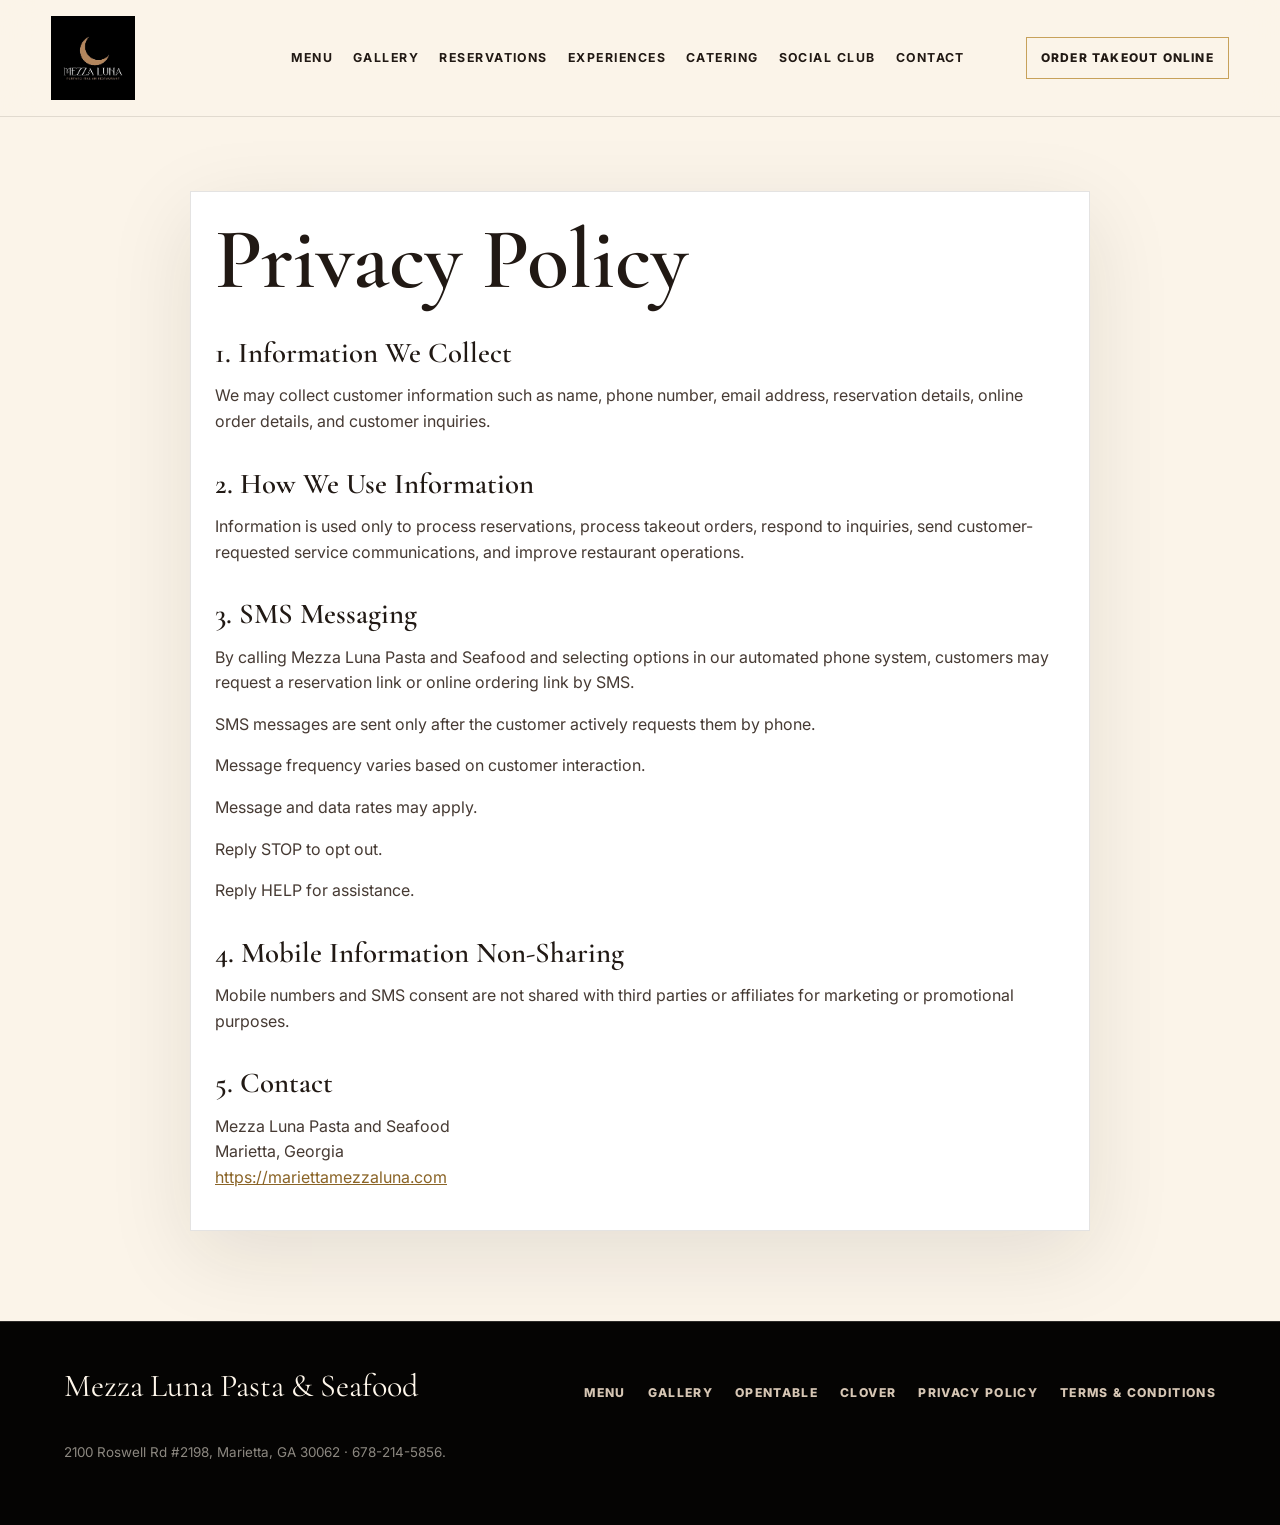
==== privacy-policy/index.html @ 7099f940 "Initial Mezza Luna new site" ====
<!doctype html>
<html lang="en">
  <head>
    <meta charset="utf-8">
    <meta name="viewport" content="width=device-width, initial-scale=1">
    <title>Privacy Policy | Mezza Luna Pasta & Seafood</title>
    <link rel="preconnect" href="https://fonts.googleapis.com">
    <link rel="preconnect" href="https://fonts.gstatic.com" crossorigin>
    <link href="https://fonts.googleapis.com/css2?family=Cormorant+Garamond:wght@500;600;700&family=Inter:wght@400;500;700;800;900&family=Lora:wght@400;500;600&display=swap" rel="stylesheet">
    <link rel="stylesheet" href="/assets/css/styles.css">
  </head>
  <body class="legal-body">
    <header class="site-header">
      <a class="brand" href="/index.html"><img class="brand-logo" src="/assets/media/mezza-luna-logo-black.png" alt="Mezza Luna Furfaro Italian Restaurant"></a>
      <nav class="site-nav"><a href="/menu.html">Menu</a><a href="/gallery.html">Gallery</a><a href="https://www.opentable.com/r/mezza-luna-furfaro-italian-restaurant-reservations-marietta?restref=1507207&lang=en-US&ot_source=Restaurant%20website" target="_blank" rel="noopener">Reservations</a><a href="/experiences.html">Experiences</a><a href="/catering.html">Catering</a><a href="/social-club.html">Social Club</a><a href="/contact.html">Contact</a></nav>
      <div class="header-actions"><a class="btn utility-btn" href="https://mezza-luna-marietta.cloveronline.com/" target="_blank" rel="noopener">Order Takeout Online</a><button class="nav-toggle" type="button" aria-label="Open navigation" aria-expanded="false"><span></span></button></div>
    </header>
    <main class="legal-main">
      <article class="legal-card">
        <h1>Privacy Policy</h1>
        <h2>1. Information We Collect</h2>
        <p>We may collect customer information such as name, phone number, email address, reservation details, online order details, and customer inquiries.</p>
        <h2>2. How We Use Information</h2>
        <p>Information is used only to process reservations, process takeout orders, respond to inquiries, send customer-requested service communications, and improve restaurant operations.</p>
        <h2>3. SMS Messaging</h2>
        <p>By calling Mezza Luna Pasta and Seafood and selecting options in our automated phone system, customers may request a reservation link or online ordering link by SMS.</p>
        <p>SMS messages are sent only after the customer actively requests them by phone.</p>
        <p>Message frequency varies based on customer interaction.</p>
        <p>Message and data rates may apply.</p>
        <p>Reply STOP to opt out.</p>
        <p>Reply HELP for assistance.</p>
        <h2>4. Mobile Information Non-Sharing</h2>
        <p>Mobile numbers and SMS consent are not shared with third parties or affiliates for marketing or promotional purposes.</p>
        <h2>5. Contact</h2>
        <p>Mezza Luna Pasta and Seafood<br>Marietta, Georgia<br><a href="https://mariettamezzaluna.com">https://mariettamezzaluna.com</a></p>
      </article>
    </main>
    <footer class="site-footer"><div class="footer-inner"><div class="footer-brand">Mezza Luna Pasta & Seafood</div><nav class="footer-links"><a href="/menu.html">Menu</a><a href="/gallery.html">Gallery</a><a href="https://www.opentable.com/r/mezza-luna-furfaro-italian-restaurant-reservations-marietta?restref=1507207&lang=en-US&ot_source=Restaurant%20website" target="_blank" rel="noopener">OpenTable</a><a href="https://mezza-luna-marietta.cloveronline.com/" target="_blank" rel="noopener">Clover</a><a href="/privacy-policy/">Privacy Policy</a><a href="/terms-and-conditions/">Terms & Conditions</a></nav><p class="fine-print">2100 Roswell Rd #2198, Marietta, GA 30062 · 678-214-5856.</p></div></footer>
    <script src="/assets/js/main.js"></script>
  </body>
</html>
---- assets/css/styles.css ----
:root {
  --ink: #0f0b08;
  --black: #080604;
  --espresso: #18110d;
  --brown: #2a1c14;
  --cream: #fff7eb;
  --paper: #fbf4e9;
  --muted: #d6c6b4;
  --soft: #ad9b89;
  --gold: #c7a15a;
  --gold-2: #e4c982;
  --line: rgba(255, 247, 235, 0.16);
  --shadow: rgba(0, 0, 0, 0.38);
  --serif: "Lora", Georgia, serif;
  --display: "Cormorant Garamond", Georgia, serif;
  --sans: "Inter", Arial, sans-serif;
  --max: 1180px;
}

* {
  box-sizing: border-box;
}

html {
  scroll-behavior: smooth;
}

body {
  margin: 0;
  background: var(--black);
  color: var(--cream);
  font-family: var(--sans);
  line-height: 1.6;
  overflow-x: hidden;
}

body::before {
  content: "";
  position: fixed;
  inset: 0;
  z-index: 1;
  pointer-events: none;
  background:
    linear-gradient(rgba(255, 247, 235, 0.025) 1px, transparent 1px),
    linear-gradient(90deg, rgba(255, 247, 235, 0.018) 1px, transparent 1px);
  background-size: 78px 78px;
  mask-image: linear-gradient(to bottom, black, transparent 68%);
}

a {
  color: inherit;
  text-decoration: none;
}

img,
video,
iframe {
  display: block;
  max-width: 100%;
}

.site-header {
  position: fixed;
  inset: 0 0 auto;
  z-index: 20;
  display: flex;
  align-items: center;
  justify-content: space-between;
  gap: 18px;
  padding: 16px clamp(18px, 4vw, 52px);
  background: linear-gradient(to bottom, rgba(8, 6, 4, 0.9), rgba(8, 6, 4, 0.36));
  border-bottom: 1px solid rgba(255, 247, 235, 0.1);
  backdrop-filter: blur(18px);
}

.brand {
  display: flex;
  align-items: center;
  gap: 12px;
  min-width: 0;
  flex: 0 1 auto;
}

.brand-mark {
  width: 42px;
  height: 42px;
  object-fit: contain;
}

.brand-logo {
  width: clamp(164px, 14vw, 216px);
  height: auto;
  max-height: 84px;
  object-fit: contain;
  object-position: left center;
}

.brand-text {
  display: grid;
  line-height: 1.05;
}

.brand-name {
  color: var(--cream);
  font-family: var(--display);
  font-size: clamp(1.35rem, 2.2vw, 1.8rem);
  font-weight: 600;
}

.brand-sub {
  color: var(--gold);
  font-size: 0.62rem;
  font-weight: 800;
  letter-spacing: 0.18em;
  text-transform: uppercase;
}

.site-nav {
  display: none;
  position: absolute;
  top: 100%;
  left: 0;
  right: 0;
  padding: 18px;
  background: rgba(8, 6, 4, 0.98);
  border-bottom: 1px solid var(--line);
}

.site-nav.is-open {
  display: grid;
  gap: 14px;
}

.site-nav a {
  color: var(--muted);
  font-size: 0.77rem;
  font-weight: 700;
  letter-spacing: 0.12em;
  text-transform: uppercase;
}

.site-nav a:hover,
.site-nav a[aria-current="page"] {
  color: var(--gold-2);
}

.header-actions {
  display: flex;
  align-items: center;
  gap: 10px;
}

.nav-toggle {
  width: 42px;
  height: 42px;
  border: 1px solid var(--line);
  background: rgba(255, 255, 255, 0.04);
  color: var(--cream);
  border-radius: 999px;
  cursor: pointer;
}

.nav-toggle span,
.nav-toggle::before,
.nav-toggle::after {
  content: "";
  display: block;
  width: 17px;
  height: 1px;
  margin: 5px auto;
  background: currentColor;
}

.btn {
  display: inline-flex;
  align-items: center;
  justify-content: center;
  min-height: 46px;
  padding: 12px 20px;
  border: 1px solid var(--gold);
  color: var(--ink);
  background: var(--gold);
  font-size: 0.75rem;
  font-weight: 800;
  letter-spacing: 0.1em;
  text-transform: uppercase;
  transition: transform 180ms ease, background 180ms ease, color 180ms ease;
}

.btn:hover {
  transform: translateY(-1px);
  background: var(--gold-2);
}

.btn.secondary {
  color: var(--cream);
  background: rgba(8, 6, 4, 0.34);
  border-color: rgba(255, 247, 235, 0.36);
}

.btn.secondary:hover {
  background: rgba(255, 247, 235, 0.1);
}

.utility-btn {
  min-height: 40px;
  padding: 10px 14px;
  color: var(--cream);
  background: transparent;
  border-color: var(--gold);
  white-space: nowrap;
}

.hero {
  position: relative;
  min-height: 100svh;
  display: grid;
  align-items: end;
  overflow: hidden;
  padding: 118px clamp(18px, 5vw, 72px) 54px;
}

.hero-video,
.hero-poster {
  position: absolute;
  inset: 0;
  width: 100%;
  height: 100%;
  object-fit: cover;
}

.hero-poster {
  z-index: -3;
}

.hero-video {
  z-index: -2;
}

.hero::after {
  content: "";
  position: absolute;
  inset: 0;
  z-index: -1;
  background:
    linear-gradient(90deg, rgba(8, 6, 4, 0.88), rgba(8, 6, 4, 0.54), rgba(8, 6, 4, 0.34)),
    linear-gradient(to top, var(--black), rgba(8, 6, 4, 0.18) 60%);
}

.hero-content {
  position: relative;
  z-index: 2;
  width: min(820px, 100%);
}

.transition-strip {
  display: inline-flex;
  align-items: center;
  gap: 12px;
  margin-bottom: 28px;
  padding: 10px 16px;
  background: rgba(8, 6, 4, 0.6);
  border: 1px solid rgba(255, 247, 235, 0.18);
  color: var(--muted);
  font-size: 0.72rem;
  font-weight: 800;
  letter-spacing: 0.14em;
  text-transform: uppercase;
}

.transition-strip img {
  width: 188px;
  max-height: 58px;
  object-fit: contain;
}

.eyebrow,
.kicker {
  margin: 0 0 12px;
  color: var(--gold);
  font-size: 0.76rem;
  font-weight: 900;
  letter-spacing: 0.18em;
  text-transform: uppercase;
}

h1,
h2,
h3 {
  margin: 0;
  font-family: var(--display);
  font-weight: 600;
  letter-spacing: 0;
  line-height: 1.02;
  overflow-wrap: break-word;
}

h1 {
  font-size: clamp(3.55rem, 10vw, 7.5rem);
  max-width: 820px;
}

h2 {
  font-size: clamp(1.9rem, 4vw, 3.1rem);
}

h3 {
  font-size: clamp(1.6rem, 3.4vw, 2.35rem);
}

.lead {
  max-width: 650px;
  margin: 20px 0 0;
  color: var(--muted);
  font-family: var(--serif);
  font-size: clamp(1.14rem, 2vw, 1.38rem);
  overflow-wrap: break-word;
}

.hero-actions,
.page-actions {
  display: flex;
  flex-wrap: wrap;
  gap: 12px;
  margin-top: 32px;
}

.section {
  padding: clamp(72px, 10vw, 128px) clamp(18px, 5vw, 72px);
  background: var(--black);
}

.section.alt {
  background:
    linear-gradient(rgba(255, 247, 235, 0.03), rgba(255, 247, 235, 0.03)),
    var(--espresso);
}

.section-inner {
  width: min(var(--max), 100%);
  margin: 0 auto;
  min-width: 0;
}

.split {
  display: grid;
  gap: clamp(30px, 6vw, 82px);
}

.split > *,
.menu-grid > *,
.contact-grid > *,
.event-grid > *,
.catering-grid > *,
.gallery-grid > * {
  min-width: 0;
}

.section-copy {
  max-width: 650px;
}

.body-copy {
  color: var(--muted);
  font-size: 1rem;
}

.feature-image,
.media-grid img,
.event-card img,
.menu-photo,
.catering-photo {
  width: 100%;
  height: 100%;
  object-fit: cover;
  border: 1px solid var(--line);
  box-shadow: 0 20px 60px var(--shadow);
}

.media-grid {
  display: grid;
  gap: 12px;
}

.media-grid img {
  min-height: 240px;
}

.media-grid img:first-child {
  min-height: 420px;
}

.feature-list,
.contact-list {
  display: grid;
  gap: 16px;
  margin: 30px 0 0;
  padding: 0;
  list-style: none;
}

.feature-list li,
.info-panel,
.contact-card,
.menu-link,
.event-card,
.legal-card,
.form-panel {
  padding: 24px;
  background: rgba(255, 247, 235, 0.035);
  border: 1px solid var(--line);
}

.feature-list strong,
.contact-card strong,
.menu-link strong,
.event-card strong {
  display: block;
  color: var(--cream);
  font-family: var(--display);
  font-size: 1.5rem;
  font-weight: 600;
  line-height: 1.08;
}

.feature-list span,
.contact-card span,
.menu-link span,
.event-card span {
  display: block;
  margin-top: 9px;
  color: var(--muted);
}

.page-hero {
  padding: 118px clamp(18px, 5vw, 72px) 44px;
  background:
    linear-gradient(rgba(8, 6, 4, 0.7), rgba(8, 6, 4, 0.94)),
    var(--page-image, none) center / cover;
  border-bottom: 1px solid var(--line);
}

.page-hero .section-inner {
  display: grid;
  gap: 20px;
}

.page-hero h1 {
  max-width: 720px;
  font-size: clamp(2.35rem, 4.8vw, 3.65rem);
  line-height: 1;
}

.page-hero .lead {
  max-width: 560px;
  margin-top: 0;
  font-size: clamp(1.02rem, 1.55vw, 1.22rem);
}

.page-hero + .section {
  padding-top: clamp(34px, 4.5vw, 56px);
}

.menu-grid,
.contact-grid,
.event-grid,
.catering-grid,
.gallery-grid {
  display: grid;
  gap: 16px;
  margin-top: 34px;
}

.menu-link {
  min-height: 166px;
  display: flex;
  flex-direction: column;
  justify-content: space-between;
}

.menu-link em,
.event-card em {
  margin-top: 22px;
  color: var(--gold);
  font-style: normal;
  font-size: 0.75rem;
  font-weight: 900;
  letter-spacing: 0.14em;
  text-transform: uppercase;
}

.menu-frame {
  width: 100%;
  min-height: 72vh;
  background: var(--paper);
  border: 1px solid var(--line);
}

.event-card {
  display: grid;
  gap: 18px;
  align-content: start;
}

.flyer-card {
  padding: clamp(10px, 1.5vw, 18px);
}

.flyer-card a {
  display: block;
}

.event-card img {
  height: auto;
  aspect-ratio: auto;
  object-fit: contain;
  background: rgba(255, 247, 235, 0.04);
}

.gallery-grid {
  grid-template-columns: repeat(auto-fit, minmax(210px, 1fr));
  gap: clamp(18px, 3vw, 34px);
}

.gallery-card {
  display: grid;
  gap: 13px;
  align-content: start;
  color: var(--cream);
}

.gallery-card img {
  width: 100%;
  aspect-ratio: 4 / 3;
  object-fit: cover;
  border: 1px solid var(--line);
  background: rgba(255, 247, 235, 0.04);
  box-shadow: 0 20px 60px var(--shadow);
  transition: transform 180ms ease, border-color 180ms ease;
}

.gallery-card:hover img {
  transform: translateY(-2px);
  border-color: rgba(228, 201, 130, 0.64);
}

.gallery-card span {
  display: block;
  font-family: var(--display);
  font-size: clamp(1.35rem, 2.2vw, 1.7rem);
  font-weight: 600;
  line-height: 1.05;
}

.event-meta {
  color: var(--gold);
  font-size: 0.78rem;
  font-weight: 900;
  letter-spacing: 0.12em;
  text-transform: uppercase;
}

.klaviyo-wrap {
  min-height: 320px;
  padding: 24px;
  background: var(--paper);
  color: var(--ink);
  border: 1px solid rgba(199, 161, 90, 0.5);
}

.hours {
  display: grid;
  gap: 10px;
  color: var(--muted);
}

.hours div {
  display: flex;
  justify-content: space-between;
  gap: 16px;
  padding-bottom: 10px;
  border-bottom: 1px solid var(--line);
}

.form-grid {
  display: grid;
  gap: 14px;
  min-width: 0;
}

.form-grid label {
  display: grid;
  gap: 7px;
  color: var(--muted);
  font-size: 0.78rem;
  font-weight: 800;
  letter-spacing: 0.08em;
  text-transform: uppercase;
}

.form-grid input,
.form-grid select,
.form-grid textarea {
  width: 100%;
  max-width: 100%;
  min-height: 46px;
  padding: 12px 13px;
  border: 1px solid var(--line);
  background: rgba(255, 247, 235, 0.08);
  color: var(--cream);
  font: inherit;
}

.form-grid textarea {
  min-height: 140px;
  resize: vertical;
}

.form-grid input::placeholder,
.form-grid textarea::placeholder {
  color: rgba(255, 247, 235, 0.45);
}

.legal-body {
  background: var(--paper);
  color: #211914;
}

.legal-body::before {
  display: none;
}

.legal-body .site-header {
  position: sticky;
  background: rgba(251, 244, 233, 0.96);
  border-bottom-color: rgba(33, 25, 20, 0.12);
}

.legal-body .brand-name,
.legal-body .site-nav a,
.legal-body .nav-toggle {
  color: #211914;
}

.legal-body .utility-btn {
  color: #211914;
}

.legal-main {
  padding: 74px clamp(18px, 5vw, 72px) 90px;
}

.legal-card {
  width: min(900px, 100%);
  margin: 0 auto;
  background: #fff;
  color: #211914;
  border-color: rgba(33, 25, 20, 0.12);
  box-shadow: 0 24px 80px rgba(33, 25, 20, 0.1);
}

.legal-card h1,
.legal-card h2 {
  color: #211914;
}

.legal-card h1 {
  font-size: clamp(2.8rem, 8vw, 5.4rem);
}

.legal-card h2 {
  margin-top: 34px;
  font-size: 1.8rem;
}

.legal-card p,
.legal-card li {
  color: #463a33;
}

.legal-card a {
  color: #8a6427;
  text-decoration: underline;
}

.site-footer {
  padding: 48px clamp(18px, 5vw, 72px);
  background: #050403;
  border-top: 1px solid var(--line);
}

.footer-inner {
  width: min(var(--max), 100%);
  margin: 0 auto;
  display: grid;
  gap: 26px;
}

.footer-brand {
  color: var(--cream);
  font-family: var(--display);
  font-size: 2rem;
  line-height: 1;
}

.footer-links {
  display: flex;
  flex-wrap: wrap;
  gap: 14px 22px;
  color: var(--muted);
  font-size: 0.76rem;
  font-weight: 800;
  letter-spacing: 0.11em;
  text-transform: uppercase;
}

.fine-print {
  color: rgba(255, 247, 235, 0.54);
  font-size: 0.84rem;
}

@media (min-width: 1120px) {
  .site-nav {
    position: static;
    display: flex;
    align-items: center;
    justify-content: center;
    gap: clamp(10px, 1.55vw, 22px);
    padding: 0;
    background: transparent;
    border: 0;
  }

  .nav-toggle {
    display: none;
  }
}

@media (min-width: 900px) {
  .split,
  .page-hero .section-inner {
    grid-template-columns: minmax(0, 0.92fr) minmax(0, 1.08fr);
    align-items: center;
  }

  .media-grid {
    grid-template-columns: 1.12fr 0.88fr;
  }

  .media-grid img:first-child {
    grid-row: span 2;
  }

  .menu-grid,
  .contact-grid,
  .event-grid,
  .catering-grid {
    grid-template-columns: repeat(2, minmax(0, 1fr));
  }

  .footer-inner {
    grid-template-columns: 1fr auto;
    align-items: end;
  }

  .fine-print {
    grid-column: 1 / -1;
  }
}

@media (min-width: 1060px) {
  .event-grid,
  .catering-grid {
    grid-template-columns: repeat(3, minmax(0, 1fr));
  }

  .menu-grid,
  .contact-grid {
    grid-template-columns: repeat(4, minmax(0, 1fr));
  }
}

@media (max-width: 560px) {
  .site-header {
    gap: 8px;
    justify-content: flex-start;
    padding: 12px 14px;
  }

  .header-actions {
    flex: 0 0 auto;
    gap: 6px;
    margin-left: auto;
  }

  .brand-sub {
    display: none;
  }

  .brand-mark {
    width: 34px;
    height: 34px;
  }

  .brand-logo {
    width: 66px;
    max-height: 66px;
  }

  .utility-btn {
    width: 64px;
    max-width: 64px;
    min-height: 38px;
    flex: 0 0 64px;
    padding-inline: 8px;
    font-size: 0;
    overflow: hidden;
  }

  .utility-btn::after {
    content: "Order";
    font-size: 0.66rem;
  }

  .nav-toggle {
    width: 38px;
    height: 38px;
    flex: 0 0 38px;
  }

  .transition-strip {
    display: grid;
    justify-items: start;
    width: 100%;
    margin-bottom: 22px;
  }

  .transition-strip img {
    width: min(176px, 100%);
  }

  .hero {
    padding: 100px 24px 44px;
  }

  .hero-content,
  h1,
  .lead {
    max-width: 100%;
  }

  .hero h1 {
    font-size: clamp(2.2rem, 10vw, 2.5rem);
    line-height: 1.02;
  }

  .lead {
    font-size: 1.05rem;
  }

  .hero-actions,
  .page-actions {
    gap: 10px;
    margin-top: 24px;
  }

  .hero-actions .btn,
  .page-actions .btn {
    min-height: 44px;
    padding-inline: 16px;
  }

  .page-hero {
    padding: 96px 24px 36px;
  }

  .page-hero h1 {
    font-size: clamp(1.85rem, 8.2vw, 2.1rem);
    line-height: 1.04;
  }

  .page-hero .lead {
    font-size: 1rem;
  }

  .section {
    padding-inline: 24px;
  }

  .form-panel {
    padding: 18px;
  }

  .gallery-grid {
    grid-template-columns: 1fr;
  }

  .gallery-card span {
    font-size: 1.35rem;
  }

  h2 {
    font-size: clamp(1.45rem, 7vw, 1.75rem);
    line-height: 1.04;
  }

  .event-grid {
    gap: 22px;
  }

  .flyer-card {
    padding: 10px;
  }
}
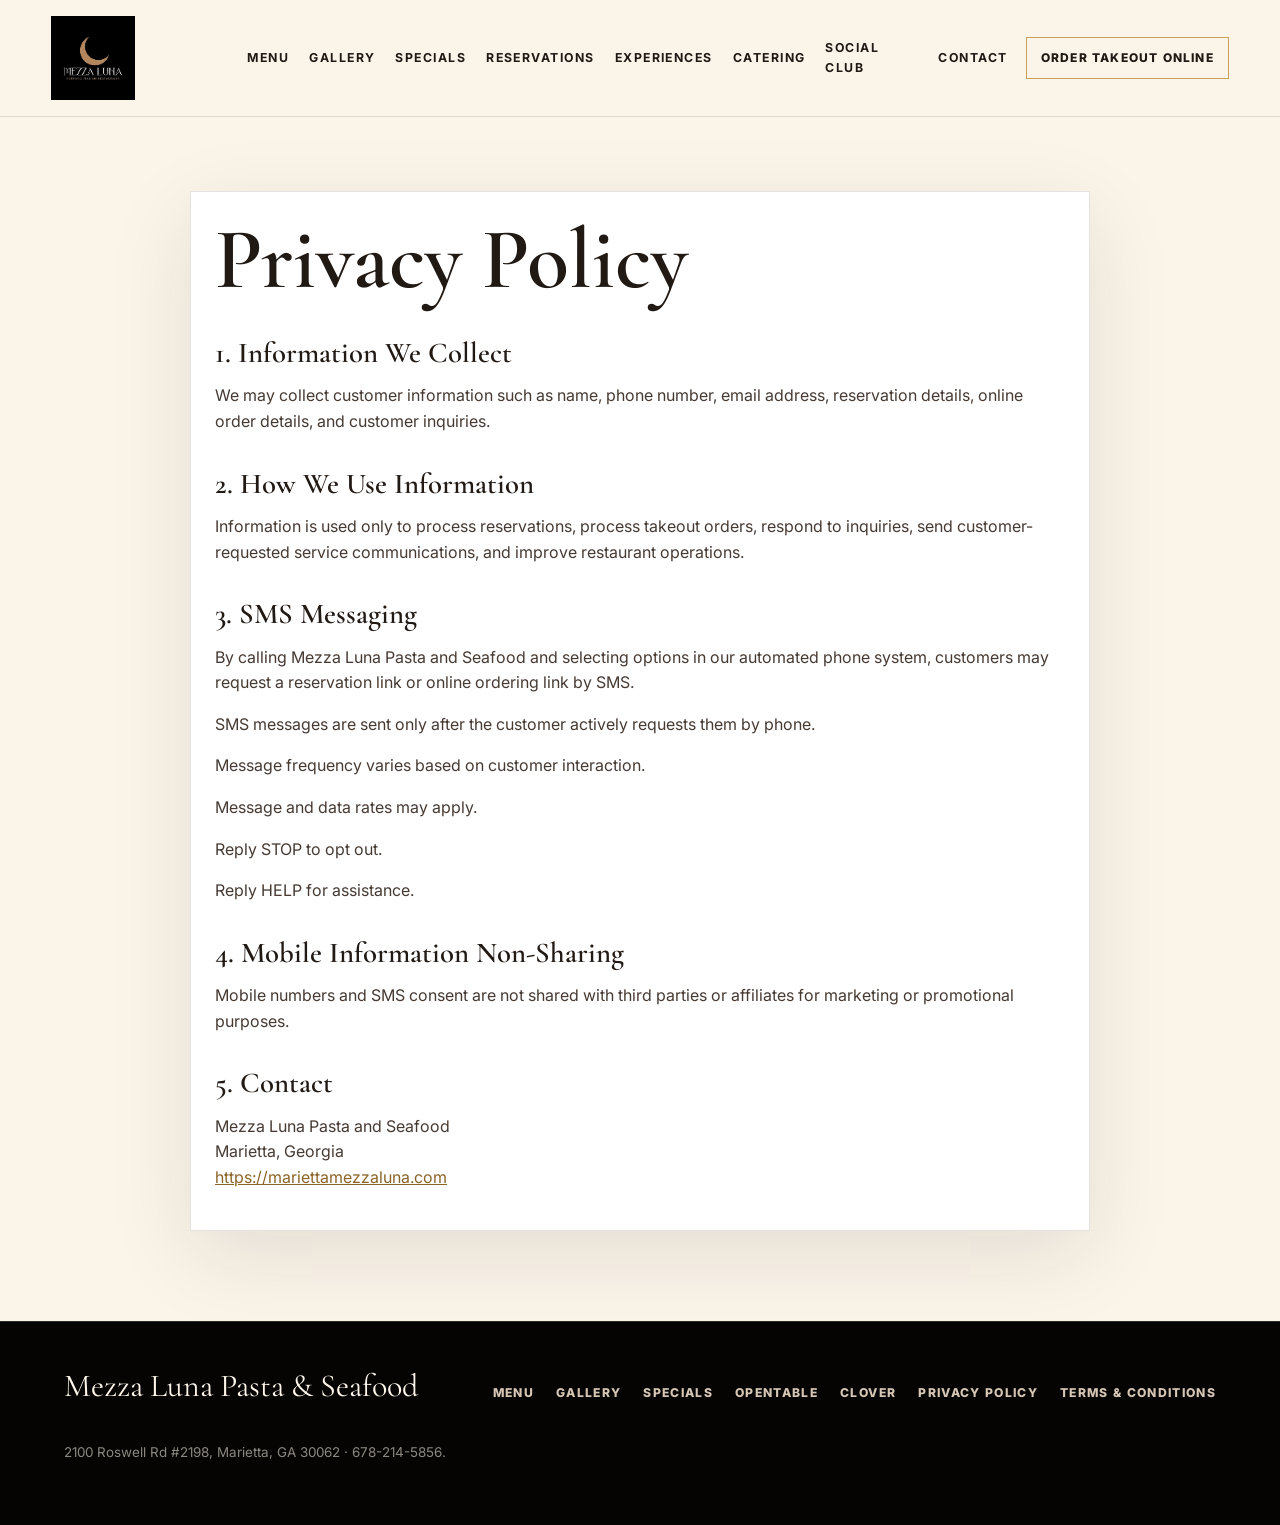
==== commit c54a86ba: "Update menu, specials, and media optimization" ====
--- a/privacy-policy/index.html
+++ b/privacy-policy/index.html
@@ -12,7 +12,7 @@
   <body class="legal-body">
     <header class="site-header">
       <a class="brand" href="/index.html"><img class="brand-logo" src="/assets/media/mezza-luna-logo-black.png" alt="Mezza Luna Furfaro Italian Restaurant"></a>
-      <nav class="site-nav"><a href="/menu.html">Menu</a><a href="/gallery.html">Gallery</a><a href="https://www.opentable.com/r/mezza-luna-furfaro-italian-restaurant-reservations-marietta?restref=1507207&lang=en-US&ot_source=Restaurant%20website" target="_blank" rel="noopener">Reservations</a><a href="/experiences.html">Experiences</a><a href="/catering.html">Catering</a><a href="/social-club.html">Social Club</a><a href="/contact.html">Contact</a></nav>
+      <nav class="site-nav"><a href="/menu.html">Menu</a><a href="/gallery.html">Gallery</a><a href="/specials.html">Specials</a><a href="https://www.opentable.com/r/mezza-luna-furfaro-italian-restaurant-reservations-marietta?restref=1507207&lang=en-US&ot_source=Restaurant%20website" target="_blank" rel="noopener">Reservations</a><a href="/experiences.html">Experiences</a><a href="/catering.html">Catering</a><a href="/social-club.html">Social Club</a><a href="/contact.html">Contact</a></nav>
       <div class="header-actions"><a class="btn utility-btn" href="https://mezza-luna-marietta.cloveronline.com/" target="_blank" rel="noopener">Order Takeout Online</a><button class="nav-toggle" type="button" aria-label="Open navigation" aria-expanded="false"><span></span></button></div>
     </header>
     <main class="legal-main">
@@ -35,7 +35,7 @@
         <p>Mezza Luna Pasta and Seafood<br>Marietta, Georgia<br><a href="https://mariettamezzaluna.com">https://mariettamezzaluna.com</a></p>
       </article>
     </main>
-    <footer class="site-footer"><div class="footer-inner"><div class="footer-brand">Mezza Luna Pasta & Seafood</div><nav class="footer-links"><a href="/menu.html">Menu</a><a href="/gallery.html">Gallery</a><a href="https://www.opentable.com/r/mezza-luna-furfaro-italian-restaurant-reservations-marietta?restref=1507207&lang=en-US&ot_source=Restaurant%20website" target="_blank" rel="noopener">OpenTable</a><a href="https://mezza-luna-marietta.cloveronline.com/" target="_blank" rel="noopener">Clover</a><a href="/privacy-policy/">Privacy Policy</a><a href="/terms-and-conditions/">Terms & Conditions</a></nav><p class="fine-print">2100 Roswell Rd #2198, Marietta, GA 30062 · 678-214-5856.</p></div></footer>
-    <script src="/assets/js/main.js"></script>
+    <footer class="site-footer"><div class="footer-inner"><div class="footer-brand">Mezza Luna Pasta & Seafood</div><nav class="footer-links"><a href="/menu.html">Menu</a><a href="/gallery.html">Gallery</a><a href="/specials.html">Specials</a><a href="https://www.opentable.com/r/mezza-luna-furfaro-italian-restaurant-reservations-marietta?restref=1507207&lang=en-US&ot_source=Restaurant%20website" target="_blank" rel="noopener">OpenTable</a><a href="https://mezza-luna-marietta.cloveronline.com/" target="_blank" rel="noopener">Clover</a><a href="/privacy-policy/">Privacy Policy</a><a href="/terms-and-conditions/">Terms & Conditions</a></nav><p class="fine-print">2100 Roswell Rd #2198, Marietta, GA 30062 · 678-214-5856.</p></div></footer>
+    <script src="/assets/js/main.js?v=sticky-tabs"></script>
   </body>
 </html>
--- a/assets/css/styles.css
+++ b/assets/css/styles.css
@@ -15,6 +15,8 @@
   --display: "Cormorant Garamond", Georgia, serif;
   --sans: "Inter", Arial, sans-serif;
   --max: 1180px;
+  --header-height: 102px;
+  --menu-tabs-height: 68px;
 }
 
 * {
@@ -56,6 +58,17 @@
 video,
 iframe {
   display: block;
+  max-width: 100%;
+}
+
+main,
+.page-hero,
+.section,
+.menu-overview,
+.section-inner,
+.menu-layout,
+.menu-list,
+.menu-item {
   max-width: 100%;
 }
 
@@ -461,6 +474,70 @@
   padding-top: clamp(34px, 4.5vw, 56px);
 }
 
+.compact-page-header {
+  padding: 132px clamp(18px, 5vw, 72px) 28px;
+  background:
+    linear-gradient(rgba(8, 6, 4, 0.82), rgba(8, 6, 4, 0.96)),
+    var(--page-image, none) center / cover;
+  border-bottom: 1px solid var(--line);
+}
+
+.compact-page-header .section-inner {
+  display: grid;
+  gap: 22px;
+}
+
+.compact-page-header h1 {
+  margin: 0;
+  font-size: clamp(2.8rem, 5.5vw, 4.25rem);
+  line-height: 0.96;
+}
+
+.compact-actions {
+  display: flex;
+  flex-wrap: wrap;
+  gap: 10px;
+}
+
+.compact-actions a {
+  display: inline-flex;
+  align-items: center;
+  justify-content: center;
+  min-height: 42px;
+  padding: 10px 16px;
+  border: 1px solid rgba(255, 247, 235, 0.18);
+  color: var(--muted);
+  font-size: 0.72rem;
+  font-weight: 900;
+  letter-spacing: 0.11em;
+  text-transform: uppercase;
+}
+
+.compact-actions a:hover {
+  color: var(--ink);
+  background: var(--gold);
+  border-color: var(--gold);
+}
+
+.compact-actions a.btn {
+  color: var(--ink);
+  background: var(--gold);
+  border-color: var(--gold);
+}
+
+.compact-actions a.btn:hover {
+  background: var(--gold-2);
+  border-color: var(--gold-2);
+}
+
+.compact-page-header + .section {
+  padding-top: clamp(34px, 5vw, 58px);
+}
+
+.social-signup {
+  padding-top: clamp(34px, 5vw, 58px);
+}
+
 .menu-grid,
 .contact-grid,
 .event-grid,
@@ -489,11 +566,253 @@
   text-transform: uppercase;
 }
 
-.menu-frame {
+.menu-download {
+  max-width: 780px;
+  padding: clamp(24px, 5vw, 48px);
+  background: rgba(255, 247, 235, 0.035);
+  border: 1px solid var(--line);
+}
+
+.menu-hero .section-inner {
+  align-items: end;
+}
+
+.menu-overview {
+  position: sticky;
+  top: var(--header-height);
+  z-index: 19;
+  padding: 12px clamp(18px, 5vw, 72px);
+  background: rgba(8, 6, 4, 0.88);
+  border-bottom: 1px solid var(--line);
+  backdrop-filter: blur(16px);
+}
+
+.menu-overview.is-stuck {
+  position: fixed;
+  inset: var(--header-height) 0 auto;
+}
+
+.menu-overview.is-stuck + .menu-section {
+  padding-top: calc(clamp(72px, 10vw, 128px) + var(--menu-tabs-height));
+}
+
+.menu-tabs {
+  display: flex;
+  gap: 10px;
+  overflow-x: auto;
+  padding-bottom: 2px;
+  scrollbar-width: none;
+}
+
+.menu-tabs::-webkit-scrollbar {
+  display: none;
+}
+
+.menu-tabs a {
+  flex: 0 0 auto;
+  padding: 10px 15px;
+  border: 1px solid rgba(255, 247, 235, 0.16);
+  color: var(--muted);
+  font-size: 0.72rem;
+  font-weight: 900;
+  letter-spacing: 0.11em;
+  text-transform: uppercase;
+}
+
+.menu-tabs a:hover {
+  color: var(--ink);
+  background: var(--gold);
+  border-color: var(--gold);
+}
+
+.menu-section {
+  scroll-margin-top: calc(var(--header-height) + var(--menu-tabs-height) + 18px);
+}
+
+.menu-layout {
+  display: grid;
+  gap: clamp(24px, 5vw, 58px);
+  align-items: start;
+  min-width: 0;
+}
+
+.menu-layout > *,
+.menu-list,
+.menu-item > * {
+  min-width: 0;
+}
+
+.menu-aside {
+  max-width: 420px;
+  min-width: 0;
+}
+
+.menu-aside h2 {
+  margin-top: 0;
+}
+
+.menu-list {
+  display: grid;
+  gap: 12px;
+}
+
+.menu-list.compact {
+  max-width: 760px;
+}
+
+.beverage-list {
+  gap: 18px;
+}
+
+.beverage-group {
+  padding: clamp(18px, 3vw, 26px);
+  background:
+    linear-gradient(135deg, rgba(255, 247, 235, 0.07), rgba(255, 247, 235, 0.025));
+  border: 1px solid rgba(255, 247, 235, 0.14);
+}
+
+.beverage-group h3 {
+  margin-bottom: 12px;
+  color: var(--gold-2);
+  font-size: clamp(1.45rem, 2.4vw, 1.9rem);
+}
+
+.beverage-row {
+  display: grid;
+  grid-template-columns: minmax(0, 1fr) auto;
+  gap: 16px;
+  align-items: baseline;
+  padding: 9px 0;
+  border-top: 1px solid rgba(255, 247, 235, 0.1);
+}
+
+.beverage-row span {
+  min-width: 0;
+  color: var(--cream);
+  font-weight: 700;
+  overflow-wrap: anywhere;
+}
+
+.beverage-row strong {
+  color: var(--gold-2);
+  font-size: 0.83rem;
+  font-weight: 900;
+  letter-spacing: 0.04em;
+  text-align: right;
+  white-space: nowrap;
+}
+
+.menu-item {
+  display: grid;
+  grid-template-columns: minmax(0, 1fr) auto;
+  gap: 18px;
+  padding: clamp(18px, 3vw, 26px);
+  background:
+    linear-gradient(135deg, rgba(255, 247, 235, 0.07), rgba(255, 247, 235, 0.025));
+  border: 1px solid rgba(255, 247, 235, 0.14);
+  overflow: hidden;
+}
+
+.menu-item h3 {
+  margin: 0 0 7px;
+  color: var(--cream);
+  font-family: var(--display);
+  font-size: clamp(1.35rem, 2.4vw, 1.75rem);
+  line-height: 1;
+}
+
+.menu-item h3 span {
+  color: var(--gold);
+  font-family: var(--sans);
+  font-size: 0.67rem;
+  font-weight: 900;
+  letter-spacing: 0.12em;
+  text-transform: uppercase;
+}
+
+.menu-item p {
+  margin: 0;
+  color: var(--muted);
+  line-height: 1.5;
+  overflow-wrap: anywhere;
+}
+
+.menu-item em {
+  display: block;
+  margin-top: 10px;
+  color: var(--gold-2);
+  font-family: var(--serif);
+  font-size: 0.93rem;
+  font-style: normal;
+}
+
+.menu-item strong {
+  display: grid;
+  align-content: start;
+  justify-items: end;
+  min-width: 58px;
+  color: var(--gold-2);
+  font-size: clamp(1rem, 1.7vw, 1.25rem);
+  line-height: 1.1;
+}
+
+.menu-item strong small {
+  color: var(--soft);
+  font-size: 0.68rem;
+  font-weight: 800;
+  letter-spacing: 0.08em;
+  text-transform: uppercase;
+}
+
+.menu-item strong:empty {
+  display: none;
+}
+
+.special-item {
+  grid-template-columns: minmax(180px, 0.34fr) minmax(0, 1fr) auto;
+  align-items: center;
+}
+
+.featured-special {
+  grid-template-columns: minmax(260px, 0.5fr) minmax(0, 1fr);
+  gap: clamp(18px, 4vw, 34px);
+  background:
+    linear-gradient(135deg, rgba(199, 161, 90, 0.12), rgba(255, 247, 235, 0.035));
+  border-color: rgba(228, 201, 130, 0.32);
+}
+
+.special-item picture {
+  align-self: stretch;
+  min-width: 0;
+}
+
+.special-photo {
   width: 100%;
-  min-height: 72vh;
-  background: var(--paper);
+  height: 100%;
+  min-height: 190px;
+  max-height: 360px;
+  object-fit: cover;
+  border: 1px solid rgba(255, 247, 235, 0.18);
+  box-shadow: 0 18px 46px rgba(0, 0, 0, 0.28);
+}
+
+.featured-special .special-photo {
+  min-height: 340px;
+  max-height: 520px;
+}
+
+.menu-pdf-layout {
+  display: grid;
+  gap: 22px;
+  align-items: stretch;
+}
+
+.menu-pdf-photo {
+  width: 100%;
+  min-height: 300px;
+  object-fit: cover;
   border: 1px solid var(--line);
+  box-shadow: 0 20px 60px var(--shadow);
 }
 
 .event-card {
@@ -743,6 +1062,19 @@
     align-items: center;
   }
 
+  .menu-layout {
+    grid-template-columns: minmax(230px, 0.42fr) minmax(0, 1fr);
+  }
+
+  .menu-aside {
+    position: sticky;
+    top: 156px;
+  }
+
+  .menu-pdf-layout {
+    grid-template-columns: minmax(0, 0.9fr) minmax(280px, 0.7fr);
+  }
+
   .media-grid {
     grid-template-columns: 1.12fr 0.88fr;
   }
@@ -781,16 +1113,43 @@
 }
 
 @media (max-width: 560px) {
+  :root {
+    --header-height: 91px;
+    --menu-tabs-height: 62px;
+  }
+
+  html,
+  body {
+    width: 100%;
+    max-width: 100%;
+    overflow-x: hidden;
+  }
+
   .site-header {
+    display: grid;
+    grid-template-columns: auto minmax(0, 1fr) auto;
     gap: 8px;
-    justify-content: flex-start;
+    align-items: center;
+    justify-content: initial;
     padding: 12px 14px;
+    width: 100%;
+    max-width: 100vw;
+    overflow: hidden;
+  }
+
+  .site-nav {
+    grid-column: 1 / -1;
   }
 
   .header-actions {
     flex: 0 0 auto;
     gap: 6px;
     margin-left: auto;
+    grid-column: 3;
+  }
+
+  .brand {
+    grid-column: 1;
   }
 
   .brand-sub {
@@ -874,17 +1233,203 @@
     padding: 96px 24px 36px;
   }
 
+  .compact-page-header {
+    padding: 104px 24px 20px;
+  }
+
+  .compact-page-header .section-inner {
+    gap: 16px;
+  }
+
+  .compact-page-header h1 {
+    font-size: clamp(2.35rem, 12vw, 3rem);
+  }
+
+  .compact-actions {
+    flex-wrap: nowrap;
+    gap: 8px;
+    overflow-x: auto;
+    padding-bottom: 4px;
+    scrollbar-width: none;
+    -webkit-overflow-scrolling: touch;
+  }
+
+  .compact-actions::-webkit-scrollbar {
+    display: none;
+  }
+
+  .compact-actions a {
+    flex: 0 0 auto;
+    min-height: 38px;
+    padding: 8px 12px;
+    font-size: 0.64rem;
+    white-space: nowrap;
+  }
+
+  .menu-overview {
+    padding-inline: 24px;
+    overflow: hidden;
+  }
+
+  .menu-overview .section-inner {
+    width: 100%;
+    max-width: 100%;
+    min-width: 0;
+    margin-left: 0;
+    margin-right: 0;
+  }
+
+  .menu-tabs {
+    display: flex;
+    width: 100%;
+    max-width: 100%;
+    gap: 8px;
+    overflow-x: auto;
+    overflow-y: hidden;
+    padding-bottom: 4px;
+    scroll-behavior: smooth;
+    scroll-snap-type: x proximity;
+    -webkit-overflow-scrolling: touch;
+  }
+
+  .menu-tabs a {
+    flex: 0 0 112px;
+    min-width: 112px;
+    padding: 9px 12px;
+    font-size: 0.66rem;
+    text-align: center;
+    white-space: nowrap;
+    scroll-snap-align: start;
+  }
+
   .page-hero h1 {
     font-size: clamp(1.85rem, 8.2vw, 2.1rem);
     line-height: 1.04;
   }
 
+  .menu-hero h1 {
+    max-width: 320px;
+    font-size: clamp(1.75rem, 7.7vw, 2rem);
+  }
+
+  .menu-hero .lead {
+    max-width: 320px;
+  }
+
   .page-hero .lead {
     font-size: 1rem;
   }
 
   .section {
     padding-inline: 24px;
+  }
+
+  .menu-section {
+    padding-inline: 24px;
+    scroll-margin-top: 162px;
+    overflow: hidden;
+  }
+
+  .menu-layout {
+    width: min(342px, 100%);
+    max-width: min(342px, 100%);
+    gap: 22px;
+    overflow: hidden;
+    margin-left: 0;
+    margin-right: 0;
+  }
+
+  .menu-aside,
+  .menu-list {
+    width: 100%;
+    max-width: 100%;
+  }
+
+  .menu-aside .body-copy {
+    max-width: 100%;
+    overflow-wrap: anywhere;
+  }
+
+  .menu-item {
+    grid-template-columns: 1fr;
+    gap: 12px;
+    width: 100%;
+    max-width: 100%;
+    padding: 18px;
+  }
+
+  .beverage-group {
+    padding: 18px;
+  }
+
+  .beverage-row {
+    grid-template-columns: minmax(0, 1fr);
+    gap: 4px;
+    padding: 10px 0;
+  }
+
+  .beverage-row strong {
+    text-align: left;
+    white-space: normal;
+  }
+
+  .special-item,
+  .featured-special {
+    grid-template-columns: 1fr;
+  }
+
+  .special-photo,
+  .featured-special .special-photo {
+    min-height: 210px;
+    max-height: 300px;
+    aspect-ratio: 4 / 3;
+  }
+
+  .menu-item > div {
+    width: 100%;
+    max-width: 100%;
+    overflow: hidden;
+  }
+
+  .menu-item h3 {
+    font-size: 1.38rem;
+    overflow-wrap: anywhere;
+  }
+
+  .menu-item p,
+  .menu-item em {
+    width: 100%;
+    max-width: 100%;
+    overflow-wrap: anywhere;
+    word-break: normal;
+  }
+
+  .menu-item strong {
+    display: flex;
+    align-items: baseline;
+    justify-content: flex-start;
+    gap: 8px;
+  }
+
+  .section.alt .split {
+    gap: 24px;
+  }
+
+  .media-grid {
+    gap: 10px;
+    order: 2;
+  }
+
+  .media-grid img,
+  .media-grid img:first-child {
+    height: auto;
+    min-height: 0;
+    aspect-ratio: 4 / 3;
+    object-fit: cover;
+  }
+
+  .section.alt .section-copy {
+    order: 1;
   }
 
   .form-panel {
@@ -908,6 +1453,21 @@
     gap: 22px;
   }
 
+  .event-card {
+    padding: 14px;
+    gap: 14px;
+  }
+
+  .event-card img {
+    max-height: none;
+    object-fit: contain;
+    box-shadow: none;
+  }
+
+  .event-card strong {
+    font-size: 1.32rem;
+  }
+
   .flyer-card {
     padding: 10px;
   }
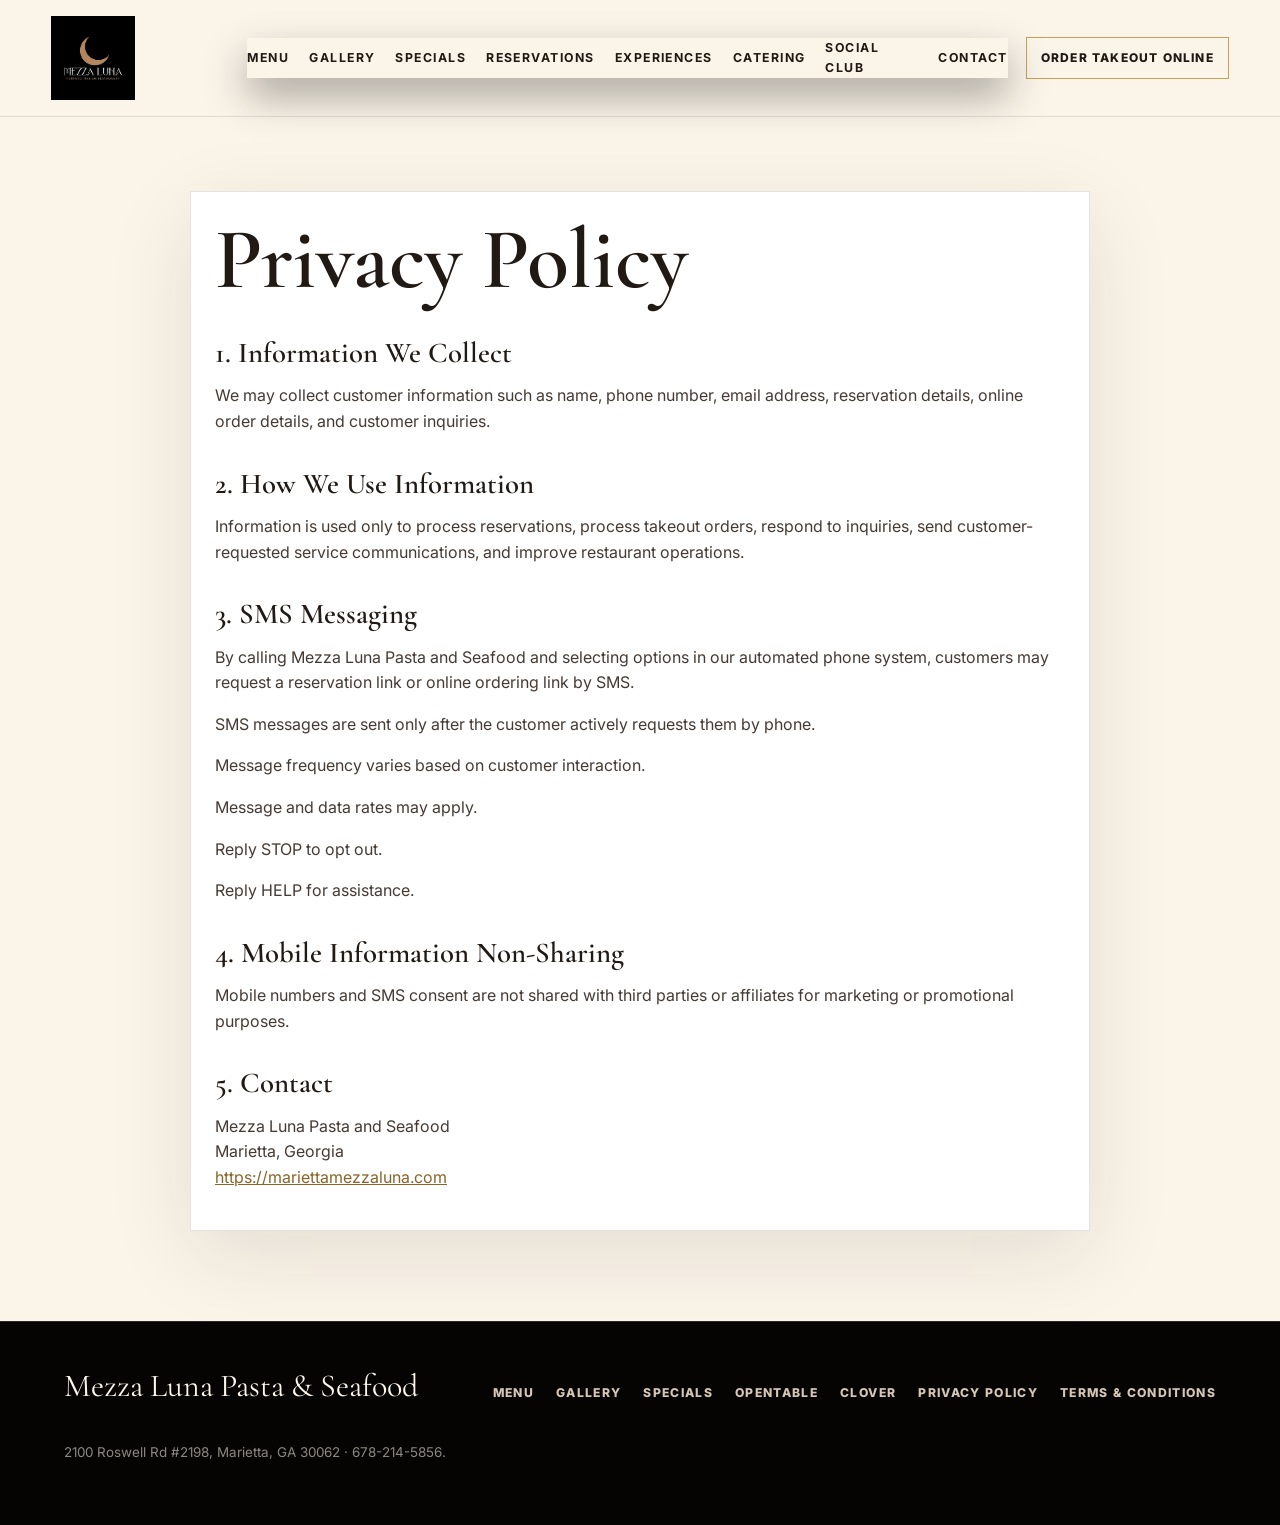
==== commit e35c0fa2: "Fix mobile navigation and link catering to ezCater" ====
--- a/privacy-policy/index.html
+++ b/privacy-policy/index.html
@@ -12,7 +12,7 @@
   <body class="legal-body">
     <header class="site-header">
       <a class="brand" href="/index.html"><img class="brand-logo" src="/assets/media/mezza-luna-logo-black.png" alt="Mezza Luna Furfaro Italian Restaurant"></a>
-      <nav class="site-nav"><a href="/menu.html">Menu</a><a href="/gallery.html">Gallery</a><a href="/specials.html">Specials</a><a href="https://www.opentable.com/r/mezza-luna-furfaro-italian-restaurant-reservations-marietta?restref=1507207&lang=en-US&ot_source=Restaurant%20website" target="_blank" rel="noopener">Reservations</a><a href="/experiences.html">Experiences</a><a href="/catering.html">Catering</a><a href="/social-club.html">Social Club</a><a href="/contact.html">Contact</a></nav>
+      <nav class="site-nav"><a href="/menu.html">Menu</a><a href="/gallery.html">Gallery</a><a href="/specials.html">Specials</a><a href="https://www.opentable.com/r/mezza-luna-furfaro-italian-restaurant-reservations-marietta?restref=1507207&lang=en-US&ot_source=Restaurant%20website" target="_blank" rel="noopener">Reservations</a><a href="/experiences.html">Experiences</a><a href="https://www.ezcater.com/catering/pvt/mezza-luna-pasta-and-seafood-marietta?fcv=1" target="_blank" rel="noopener">Catering</a><a href="/social-club.html">Social Club</a><a href="/contact.html">Contact</a></nav>
       <div class="header-actions"><a class="btn utility-btn" href="https://mezza-luna-marietta.cloveronline.com/" target="_blank" rel="noopener">Order Takeout Online</a><button class="nav-toggle" type="button" aria-label="Open navigation" aria-expanded="false"><span></span></button></div>
     </header>
     <main class="legal-main">
--- a/assets/css/styles.css
+++ b/assets/css/styles.css
@@ -134,9 +134,11 @@
   top: 100%;
   left: 0;
   right: 0;
+  z-index: 21;
   padding: 18px;
   background: rgba(8, 6, 4, 0.98);
   border-bottom: 1px solid var(--line);
+  box-shadow: 0 18px 40px rgba(0, 0, 0, 0.34);
 }
 
 .site-nav.is-open {
@@ -1134,7 +1136,7 @@
     padding: 12px 14px;
     width: 100%;
     max-width: 100vw;
-    overflow: hidden;
+    overflow: visible;
   }
 
   .site-nav {
